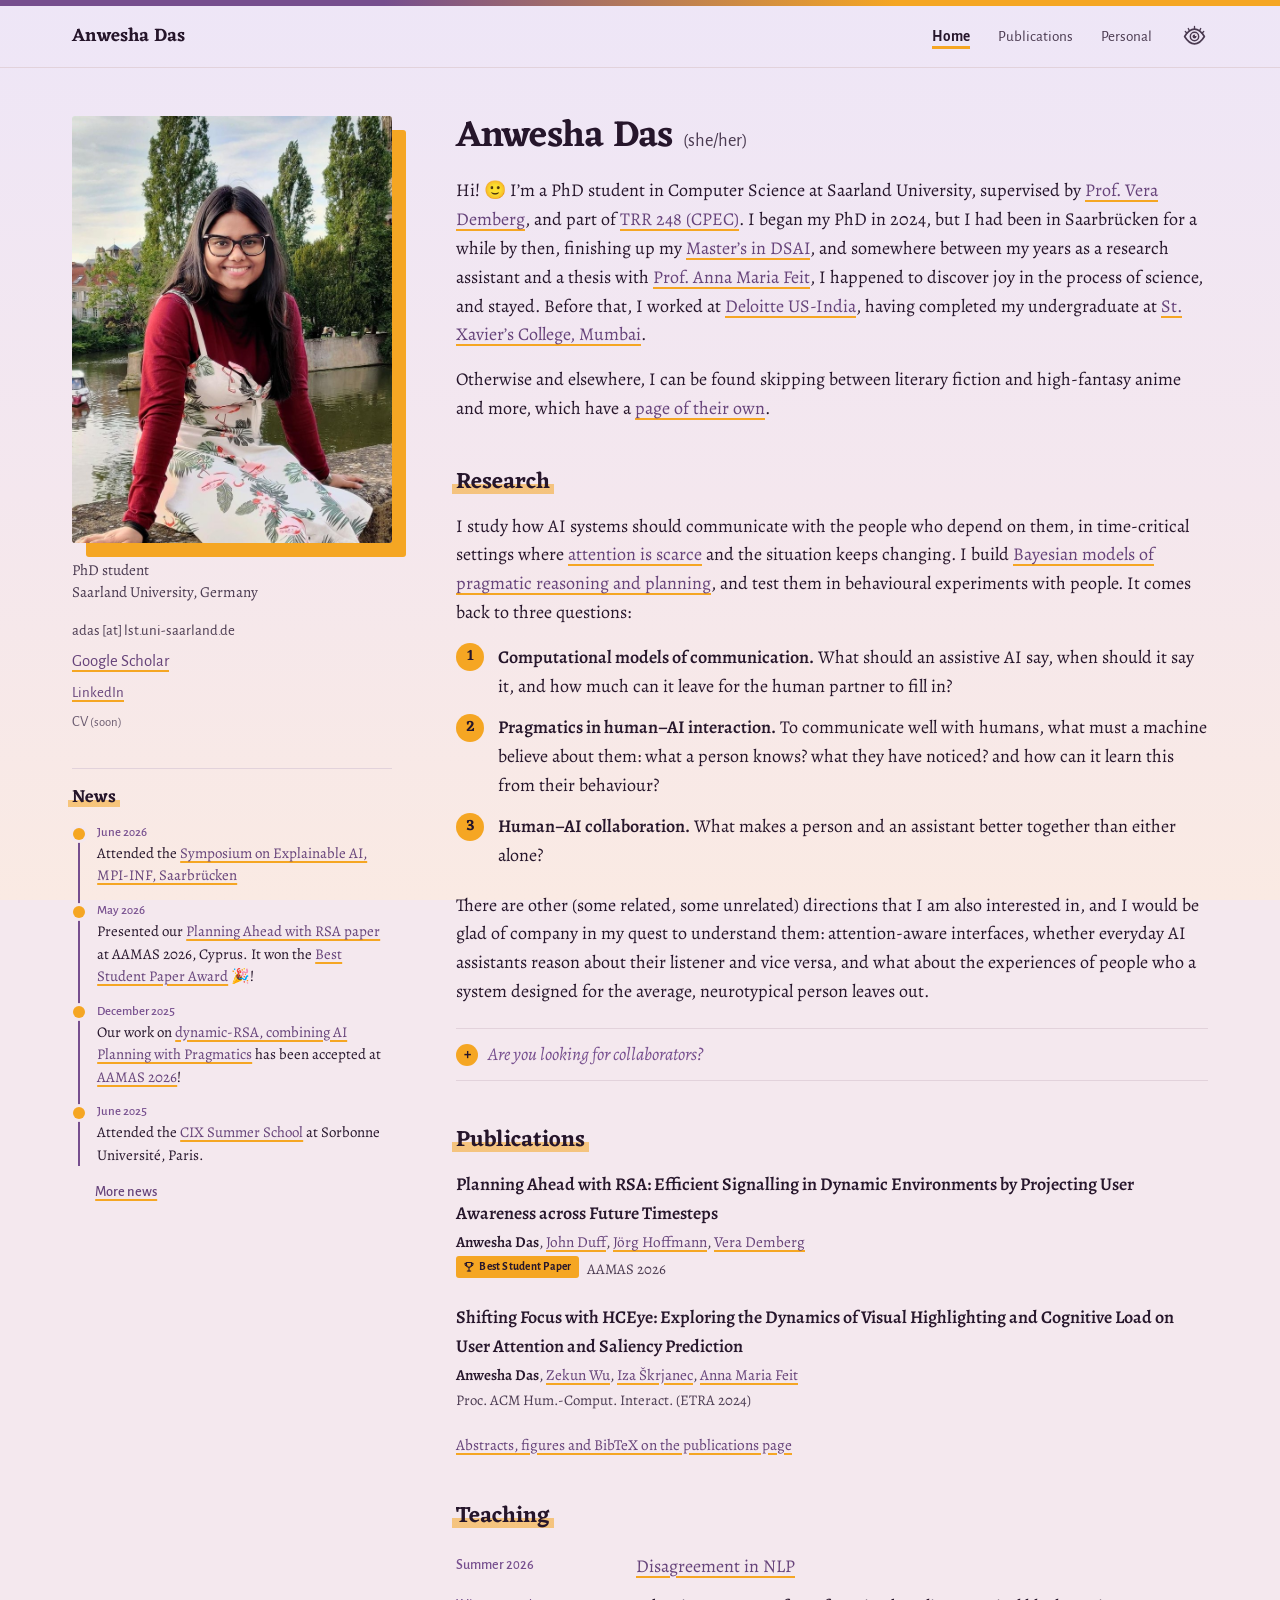
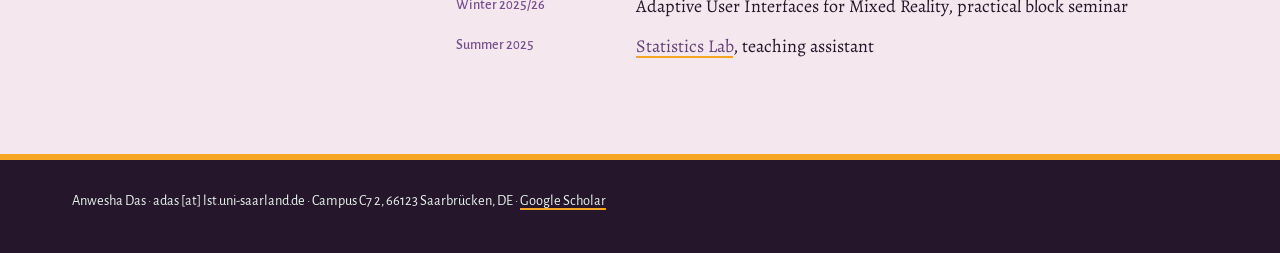
==== index.html @ 8d77422c "Launch the site" ====
<!doctype html>
<html lang="en">
<head>
<meta charset="utf-8">
<meta name="viewport" content="width=device-width,initial-scale=1">
<title>Anwesha Das</title>
<meta name="description" content="Anwesha Das is a PhD student in computer science at Saarland University, working on how AI systems should communicate with the people who depend on them.">
<link rel="canonical" href="https://anweshadas1.github.io/">
<meta property="og:type" content="profile">
<meta property="og:title" content="Anwesha Das">
<meta property="og:description" content="Anwesha Das is a PhD student in computer science at Saarland University, working on how AI systems should communicate with the people who depend on them.">
<meta property="og:url" content="https://anweshadas1.github.io/">
<meta property="og:image" content="https://anweshadas1.github.io/images/anwesha-das.jpg">
<link rel="icon" href="images/favicon-32.png" sizes="32x32">
<link rel="apple-touch-icon" href="images/apple-touch-icon.png">
<script>try{if(localStorage.getItem("theme")==="dark")document.documentElement.dataset.theme="dark"}catch(e){}</script>
<link rel="stylesheet" href="style.css">
<script type="application/ld+json">
{
  "@context": "https://schema.org",
  "@type": "Person",
  "name": "Anwesha Das",
  "url": "https://anweshadas1.github.io/",
  "jobTitle": "PhD student",
  "affiliation": {
    "@type": "CollegeOrUniversity",
    "name": "Saarland University, Germany"
  },
  "sameAs": [
    "https://scholar.google.com/citations?user=AFErDVgAAAAJ",
    "https://www.linkedin.com/in/anwesha-das-dsai"
  ],
  "image": "https://anweshadas1.github.io/images/anwesha-das.jpg"
}
</script>
</head>
<body>
<a class="skip" href="#main">Skip to content</a>

<header class="masthead">
  <div class="masthead-inner">
    <a class="wordmark" href="index.html">Anwesha Das</a>
    <nav>
      <a href="index.html" aria-current="page">Home</a>
      <a href="publications.html">Publications</a>
      <a href="personal.html">Personal</a>
      <button class="eye" type="button" aria-label="Dark theme" data-module="theme gaze"><svg width="23" height="23" viewBox="0 0 24 24" aria-hidden="true" focusable="false"><path d="M1.7 12C5 6.5 8.5 4.3 12 4.3C15.5 4.3 19 6.5 22.3 12C19 17.5 15.5 19.7 12 19.7C8.5 19.7 5 17.5 1.7 12Z" fill="none" stroke="currentColor" stroke-width="1.75" stroke-linejoin="round"/><path class="lashes" d="M12 4.3V1.5M6.8 6.1L5.5 3.7M17.2 6.1L18.5 3.7M4.2 8.5L2.4 6.8M19.8 8.5L21.6 6.8" fill="none" stroke="currentColor" stroke-width="1.4" stroke-linecap="round"/><g class="gaze"><circle cx="12" cy="12" r="4.35" fill="none" stroke="currentColor" stroke-width="1.5"/><circle class="pupil" cx="12" cy="12" r="2.05" fill="currentColor"/><circle class="glint" cx="13.3" cy="10.7" r=".9"/></g></svg></button>
    </nav>
  </div>
</header>

<div class="home">

  <aside class="profile">
    <img class="portrait" src="images/anwesha-das.jpg" alt="Anwesha Das" width="720" height="959" data-module="photos" data-photos="images/anwesha-das.jpg images/anwesha-das-reading.jpg">
    <p class="role">PhD student<br>Saarland University, Germany</p>
    <ul class="profile-links">
      <li>adas [at] lst.uni-saarland.de</li>
      <li><a href="https://scholar.google.com/citations?user=AFErDVgAAAAJ" target="_blank" rel="noopener">Google Scholar</a></li>
      <li><a href="https://www.linkedin.com/in/anwesha-das-dsai" target="_blank" rel="noopener">LinkedIn</a></li>
      <li><span class="soon" data-tip="This site is in progress. Please mind your step.">CV</span></li>
    </ul>

    <section class="side-news">
      <h2>News</h2>
      <ol class="timeline">
        <li><time datetime="2026-06">June 2026</time>Attended the <a href="https://docs.google.com/document/d/1yXaUwFzywdlOwNTJwRntYUjmuMKERZGwBllvcyXIlfk/edit?tab=t.0" target="_blank" rel="noopener">Symposium on Explainable AI, MPI-INF, Saarbrücken</a></li>
        <li><time datetime="2026-05">May 2026</time>Presented our <a href="publications.html#planning-ahead">Planning Ahead with RSA paper</a> at AAMAS 2026, Cyprus. It won the <a href="https://cyprusconferences.org/aamas2026/awards/" target="_blank" rel="noopener">Best Student Paper Award</a> 🎉!</li>
        <li><time datetime="2025-12">December 2025</time>Our work on <a href="publications.html#planning-ahead">dynamic-RSA, combining AI Planning with Pragmatics</a> has been accepted at <a href="https://cyprusconferences.org/aamas2026/" target="_blank" rel="noopener">AAMAS 2026</a>!</li>
        <li><time datetime="2025-06">June 2025</time>Attended the <a href="https://www.isir.upmc.fr/news/9th-summer-school-on-computational-interaction-2025/?lang=en" target="_blank" rel="noopener">CIX Summer School</a> at Sorbonne Université, Paris.</li>
      </ol>
      <p class="news-more"><a href="news.html">More news</a></p>
    </section>
  </aside>

  <main id="main" class="content">
    <h1>Anwesha Das <span class="pronouns">(she/her)</span></h1>

    <p>Hi! 🙂 I&rsquo;m a PhD student in Computer Science at Saarland University, supervised by <a href="https://www.uni-saarland.de/lehrstuhl/demberg/members/verademberg.html" target="_blank" rel="noopener">Prof. Vera Demberg</a>, and part of <a href="https://www.perspicuous-computing.science/" target="_blank" rel="noopener">TRR 248 (CPEC)</a>. I began my PhD in 2024, but I had been in Saarbrücken for a while by then, finishing up my <a href="https://saarland-informatics-campus.de/studium-studies/data-science-and-artificial-intelligence-master/" target="_blank" rel="noopener">Master&rsquo;s in DSAI</a>, and somewhere between my years as a research assistant and a thesis with <a href="https://cix.cs.uni-saarland.de/anna-maria-feit/" target="_blank" rel="noopener">Prof. Anna Maria Feit</a>, I happened to discover joy in the process of science, and stayed. Before that, I worked at <a href="https://www.deloitte.com/ui/en/about.html" target="_blank" rel="noopener">Deloitte US-India</a>, having completed my undergraduate at <a href="https://en.wikipedia.org/wiki/St._Xavier%27s_College,_Mumbai" target="_blank" rel="noopener">St. Xavier&rsquo;s College, Mumbai</a>.</p>
<p>Otherwise and elsewhere, I can be found skipping between literary fiction and high-fantasy anime and more, which have a <a href="personal.html">page of their own</a>.</p>

    <h2>Research</h2>
    <p>I study how AI systems should communicate with the people who depend on them, in time-critical settings where <a href="publications.html#hceye">attention is scarce</a> and the situation keeps changing. I build <a href="publications.html#planning-ahead">Bayesian models of pragmatic reasoning and planning</a>, and test them in behavioural experiments with people. It comes back to three questions:</p>
<ol class="questions">
<li><strong>Computational models of communication.</strong> What should an assistive AI say, when should it say it, and how much can it leave for the human partner to fill in?</li>
<li><strong>Pragmatics in human–AI interaction.</strong> To communicate well with humans, what must a machine believe about them: what a person knows? what they have noticed? and how can it learn this from their behaviour?</li>
<li><strong>Human–AI collaboration.</strong> What makes a person and an assistant better together than either alone?</li>
</ol>
<p>There are other (some related, some unrelated) directions that I am also interested in, and I would be glad of company in my quest to understand them: attention-aware interfaces, whether everyday AI assistants reason about their listener and vice versa, and what about the experiences of people who a system designed for the average, neurotypical person leaves out.</p>
    <div class="asides">
      <details class="aside">
        <summary>Are you looking for collaborators?</summary>
        <p>Yes! I am fascinated by junctions, by crossings where HCI, language, and AI run into one another. If your work touches on pragmatic communication, on attention, or on how people and AI systems come to understand each other, I would love to hear from you at adas [at] lst.uni-saarland.de.</p>
      </details>
    </div>

    <h2>Publications</h2>
    <ul class="pub-short">
      <li>
        <a class="pub-title" href="publications.html#planning-ahead">Planning Ahead with RSA: Efficient Signalling in Dynamic Environments by Projecting User Awareness across Future Timesteps</a>
        <p class="authors" data-module="authors">Anwesha Das, John Duff, Jörg Hoffmann, Vera Demberg</p>
        <p class="venue"><span class="award">Best Student Paper</span>AAMAS 2026</p>
      </li>
      <li>
        <a class="pub-title" href="publications.html#hceye">Shifting Focus with HCEye: Exploring the Dynamics of Visual Highlighting and Cognitive Load on User Attention and Saliency Prediction</a>
        <p class="authors" data-module="authors">Anwesha Das, Zekun Wu, Iza Škrjanec, Anna Maria Feit</p>
        <p class="venue">Proc. ACM Hum.-Comput. Interact. (ETRA 2024)</p>
      </li>
    </ul>
    <p class="more"><a href="publications.html">Abstracts, figures and BibTeX on the publications page</a></p>

    <h2>Teaching</h2>
    <ul class="dated">
      <li><span class="when">Summer 2026</span><span><a href="https://www.uni-saarland.de/lehrstuhl/demberg/teaching/ss26-disagreement-in-nlp.html" target="_blank" rel="noopener">Disagreement in NLP</a></span></li>
      <li><span class="when">Winter 2025/26</span><span>Adaptive User Interfaces for Mixed Reality, practical block seminar</span></li>
      <li><span class="when">Summer 2025</span><span><a href="https://cms.sic.saarland/statslab25/" target="_blank" rel="noopener">Statistics Lab</a>, teaching assistant</span></li>
    </ul>
  </main>

</div>

<footer class="foot">
  <p>Anwesha Das &middot; adas [at] lst.uni-saarland.de &middot; Campus C7 2, 66123 Saarbrücken, DE &middot; <a href="https://scholar.google.com/citations?user=AFErDVgAAAAJ" target="_blank" rel="noopener">Google Scholar</a></p>
</footer>

<script src="people.js"></script>
<script src="js/site.js"></script>
<script src="js/authors.js"></script>
<script src="js/theme.js"></script>
<script src="js/photos.js"></script>
<script data-goatcounter="https://anweshadas1.goatcounter.com/count" async src="https://gc.zgo.at/count.js"></script>
</body>
</html>
---- style.css ----
@font-face{font-family:"Alegreya";font-style:italic;font-weight:400;font-display:swap;src:url("fonts/alegreya-italic-latin-ext.woff2") format("woff2");unicode-range:U+0100-02BA,U+02BD-02C5,U+02C7-02CC,U+02CE-02D7,U+02DD-02FF,U+0304,U+0308,U+0329,U+1D00-1DBF,U+1E00-1E9F,U+1EF2-1EFF,U+2020,U+20A0-20AB,U+20AD-20C4,U+2113,U+2C60-2C7F,U+A720-A7FF}
@font-face{font-family:"Alegreya";font-style:italic;font-weight:400;font-display:swap;src:url("fonts/alegreya-italic-latin.woff2") format("woff2");unicode-range:U+0000-00FF,U+0131,U+0152-0153,U+02BB-02BC,U+02C6,U+02DA,U+02DC,U+0304,U+0308,U+0329,U+2000-206F,U+20AC,U+2122,U+2191,U+2193,U+2212,U+2215,U+FEFF,U+FFFD}
@font-face{font-family:"Alegreya";font-style:normal;font-weight:400;font-display:swap;src:url("fonts/alegreya-normal-latin-ext.woff2") format("woff2");unicode-range:U+0100-02BA,U+02BD-02C5,U+02C7-02CC,U+02CE-02D7,U+02DD-02FF,U+0304,U+0308,U+0329,U+1D00-1DBF,U+1E00-1E9F,U+1EF2-1EFF,U+2020,U+20A0-20AB,U+20AD-20C4,U+2113,U+2C60-2C7F,U+A720-A7FF}
@font-face{font-family:"Alegreya";font-style:normal;font-weight:400;font-display:swap;src:url("fonts/alegreya-normal-latin.woff2") format("woff2");unicode-range:U+0000-00FF,U+0131,U+0152-0153,U+02BB-02BC,U+02C6,U+02DA,U+02DC,U+0304,U+0308,U+0329,U+2000-206F,U+20AC,U+2122,U+2191,U+2193,U+2212,U+2215,U+FEFF,U+FFFD}
@font-face{font-family:"Alegreya";font-style:normal;font-weight:600;font-display:swap;src:url("fonts/alegreya-normal-latin-ext.woff2") format("woff2");unicode-range:U+0100-02BA,U+02BD-02C5,U+02C7-02CC,U+02CE-02D7,U+02DD-02FF,U+0304,U+0308,U+0329,U+1D00-1DBF,U+1E00-1E9F,U+1EF2-1EFF,U+2020,U+20A0-20AB,U+20AD-20C4,U+2113,U+2C60-2C7F,U+A720-A7FF}
@font-face{font-family:"Alegreya";font-style:normal;font-weight:600;font-display:swap;src:url("fonts/alegreya-normal-latin.woff2") format("woff2");unicode-range:U+0000-00FF,U+0131,U+0152-0153,U+02BB-02BC,U+02C6,U+02DA,U+02DC,U+0304,U+0308,U+0329,U+2000-206F,U+20AC,U+2122,U+2191,U+2193,U+2212,U+2215,U+FEFF,U+FFFD}
@font-face{font-family:"Alegreya Sans";font-style:italic;font-weight:400;font-display:swap;src:url("fonts/alegreya-sans-italic-latin-ext.woff2") format("woff2");unicode-range:U+0100-02BA,U+02BD-02C5,U+02C7-02CC,U+02CE-02D7,U+02DD-02FF,U+0304,U+0308,U+0329,U+1D00-1DBF,U+1E00-1E9F,U+1EF2-1EFF,U+2020,U+20A0-20AB,U+20AD-20C4,U+2113,U+2C60-2C7F,U+A720-A7FF}
@font-face{font-family:"Alegreya Sans";font-style:italic;font-weight:400;font-display:swap;src:url("fonts/alegreya-sans-italic-latin.woff2") format("woff2");unicode-range:U+0000-00FF,U+0131,U+0152-0153,U+02BB-02BC,U+02C6,U+02DA,U+02DC,U+0304,U+0308,U+0329,U+2000-206F,U+20AC,U+2122,U+2191,U+2193,U+2212,U+2215,U+FEFF,U+FFFD}
@font-face{font-family:"Alegreya Sans";font-style:normal;font-weight:400;font-display:swap;src:url("fonts/alegreya-sans-normal-latin-ext.woff2") format("woff2");unicode-range:U+0100-02BA,U+02BD-02C5,U+02C7-02CC,U+02CE-02D7,U+02DD-02FF,U+0304,U+0308,U+0329,U+1D00-1DBF,U+1E00-1E9F,U+1EF2-1EFF,U+2020,U+20A0-20AB,U+20AD-20C4,U+2113,U+2C60-2C7F,U+A720-A7FF}
@font-face{font-family:"Alegreya Sans";font-style:normal;font-weight:400;font-display:swap;src:url("fonts/alegreya-sans-normal-latin.woff2") format("woff2");unicode-range:U+0000-00FF,U+0131,U+0152-0153,U+02BB-02BC,U+02C6,U+02DA,U+02DC,U+0304,U+0308,U+0329,U+2000-206F,U+20AC,U+2122,U+2191,U+2193,U+2212,U+2215,U+FEFF,U+FFFD}
@font-face{font-family:"Alegreya Sans";font-style:normal;font-weight:500;font-display:swap;src:url("fonts/alegreya-sans-normal-latin-ext-500.woff2") format("woff2");unicode-range:U+0100-02BA,U+02BD-02C5,U+02C7-02CC,U+02CE-02D7,U+02DD-02FF,U+0304,U+0308,U+0329,U+1D00-1DBF,U+1E00-1E9F,U+1EF2-1EFF,U+2020,U+20A0-20AB,U+20AD-20C4,U+2113,U+2C60-2C7F,U+A720-A7FF}
@font-face{font-family:"Alegreya Sans";font-style:normal;font-weight:500;font-display:swap;src:url("fonts/alegreya-sans-normal-latin-500.woff2") format("woff2");unicode-range:U+0000-00FF,U+0131,U+0152-0153,U+02BB-02BC,U+02C6,U+02DA,U+02DC,U+0304,U+0308,U+0329,U+2000-206F,U+20AC,U+2122,U+2191,U+2193,U+2212,U+2215,U+FEFF,U+FFFD}
@font-face{font-family:"Alegreya Sans";font-style:normal;font-weight:700;font-display:swap;src:url("fonts/alegreya-sans-normal-latin-ext-700.woff2") format("woff2");unicode-range:U+0100-02BA,U+02BD-02C5,U+02C7-02CC,U+02CE-02D7,U+02DD-02FF,U+0304,U+0308,U+0329,U+1D00-1DBF,U+1E00-1E9F,U+1EF2-1EFF,U+2020,U+20A0-20AB,U+20AD-20C4,U+2113,U+2C60-2C7F,U+A720-A7FF}
@font-face{font-family:"Alegreya Sans";font-style:normal;font-weight:700;font-display:swap;src:url("fonts/alegreya-sans-normal-latin-700.woff2") format("woff2");unicode-range:U+0000-00FF,U+0131,U+0152-0153,U+02BB-02BC,U+02C6,U+02DA,U+02DC,U+0304,U+0308,U+0329,U+2000-206F,U+20AC,U+2122,U+2191,U+2193,U+2212,U+2215,U+FEFF,U+FFFD}
@font-face{font-family:"Eczar";font-style:normal;font-weight:400 700;font-display:swap;src:url("fonts/eczar-normal-latin-ext.woff2") format("woff2");unicode-range:U+0100-02BA,U+02BD-02C5,U+02C7-02CC,U+02CE-02D7,U+02DD-02FF,U+0304,U+0308,U+0329,U+1D00-1DBF,U+1E00-1E9F,U+1EF2-1EFF,U+2020,U+20A0-20AB,U+20AD-20C4,U+2113,U+2C60-2C7F,U+A720-A7FF}
@font-face{font-family:"Eczar";font-style:normal;font-weight:400 700;font-display:swap;src:url("fonts/eczar-normal-latin.woff2") format("woff2");unicode-range:U+0000-00FF,U+0131,U+0152-0153,U+02BB-02BC,U+02C6,U+02DA,U+02DC,U+0304,U+0308,U+0329,U+2000-206F,U+20AC,U+2122,U+2191,U+2193,U+2212,U+2215,U+FEFF,U+FFFD}

:root{
  --paper:#F4E8EE;
  --wash:linear-gradient(180deg,#EEE6F7 0%,#F4E7EE 55%,#FAEAE3 100%);
  --ink:#26162B;
  --ink-soft:#4A3A50;
  --ink-dim:#6B5C70;
  --rule:#E2D2DB;
  --panel:#EDDDE5;
  --petrol:#764E8E;
  --link:#66437A;
  --brick:#F5A623;
  --on-brick:#26162B;
  --heading:#26162B;
  --marker:#764E8E;
  --select:rgba(245,166,35,.4);
  --splash:#F5A623;
  --on-splash:#26162B;
  --hilite:rgba(245,166,35,.55);
  --accent2:#764E8E;
  --band:#26162B;
  --on-band:#E6F3EB;
  --photo-b:#764E8E;

  --display:"Eczar",Georgia,serif;
  --text:"Alegreya",Georgia,"Times New Roman",serif;
  --sans:"Alegreya Sans",system-ui,-apple-system,"Segoe UI",Roboto,sans-serif;
  --mono:ui-monospace,"Cascadia Mono",Consolas,Menlo,monospace;

  --page:1200px;
  --side:320px;
  --trophy:url("data:image/svg+xml,%3Csvg xmlns='http://www.w3.org/2000/svg' viewBox='0 0 24 24' fill='none' stroke='%23000' stroke-width='2.2' stroke-linecap='round' stroke-linejoin='round'%3E%3Cpath d='M7 3h10v4.5a5 5 0 0 1-10 0z'/%3E%3Cpath d='M7 4.8H4v1.4a3.6 3.6 0 0 0 3.3 3.6'/%3E%3Cpath d='M17 4.8h3v1.4a3.6 3.6 0 0 1-3.3 3.6'/%3E%3Cpath d='M12 12.6v7.4'/%3E%3Cpath d='M8.6 20h6.8'/%3E%3C/svg%3E");
  color-scheme:light;
}

:root[data-theme="dark"]{
  --paper:#26162B;
  --wash:none;
  --ink:#E6F3EB;
  --ink-soft:#C3D3C9;
  --ink-dim:#9FAFA5;
  --rule:#3E2C44;
  --panel:#311F37;
  --petrol:#C3A3D8;
  --link:#C3A3D8;
  --brick:#F5A623;
  --on-brick:#26162B;
  --heading:#E6F3EB;
  --marker:#F5A623;
  --select:rgba(245,166,35,.35);
  --hilite:rgba(195,163,216,.30);
  --accent2:#C3A3D8;
  --band:#1A0D1E;
  --photo-b:#A57CBF;
  color-scheme:dark;
}

*,*::before,*::after{box-sizing:border-box}
html{scroll-behavior:smooth}
@media (prefers-reduced-motion:reduce){html{scroll-behavior:auto}}

body{
  margin:0;
  background:var(--paper) var(--wash) fixed;
  color:var(--ink);
  font:18px/1.6 var(--text);
  font-optical-sizing:auto;
  min-height:100vh;display:flex;flex-direction:column;
}
body::before{content:"";display:block;height:6px;background:linear-gradient(90deg,var(--accent2) 0%,var(--accent2) 30%,var(--splash) 70%,var(--splash) 100%)}

a{color:var(--link);text-decoration:none}
.content p a,.content li a,.side-news a,.profile-links a,.pub .venue a{
  text-decoration:underline;text-decoration-color:var(--splash);text-decoration-thickness:2px;text-underline-offset:.22em;
}
.content p a:hover,.content li a:hover,.side-news a:hover,.profile-links a:hover,.pub .venue a:hover{color:var(--ink);background:var(--hilite)}
.content li a.pub-title{text-decoration:none}
.content li a.pub-title:hover{background:none;color:var(--link)}
.content .pub-links a{text-decoration:none}
:is(.content,.side-news,.profile-links,.foot) a.emoji{text-decoration:none}
.content .pub-links a:hover{background:var(--splash);color:var(--on-splash)}
:focus-visible{outline:2px solid var(--marker);outline-offset:3px}
::selection{background:var(--select)}
img{max-width:100%;height:auto;display:block}
p{margin:0 0 1rem}

.skip{position:absolute;left:-9999px;top:0;background:var(--paper);padding:.5rem 1rem;border:1px solid var(--petrol)}
.skip:focus{left:1rem;top:1rem;z-index:10}

.masthead{border-bottom:1px solid var(--rule)}
.masthead-inner{
  max-width:var(--page);margin:0 auto;padding:1rem 32px;
  display:flex;align-items:center;justify-content:space-between;gap:1.5rem;
}
.wordmark{font-family:var(--display);font-weight:600;font-size:1.15rem;color:var(--heading)}
.wordmark:hover{text-decoration:none;color:var(--link)}
.masthead nav{display:flex;align-items:center;gap:1.75rem;font-family:var(--sans);font-size:.95rem}
.masthead nav a{color:var(--ink-soft)}
.masthead nav a[aria-current="page"]{color:var(--ink);font-weight:600;box-shadow:inset 0 -3px 0 var(--splash)}
.masthead nav a:hover{color:var(--link)}

.eye{
  display:inline-flex;align-items:center;justify-content:center;
  background:none;border:0;padding:.15rem;color:var(--ink-soft);cursor:pointer;
}
.eye:hover{color:var(--marker)}
.eye svg{display:block;overflow:visible}
.eye .gaze{transition:transform 110ms linear}
.eye .glint{fill:var(--paper)}
.eye .pupil{transition:r 320ms cubic-bezier(.2,.7,.3,1)}
:root[data-theme="dark"] .eye .pupil{r:3.15px}
@media (prefers-reduced-motion:reduce){.eye .gaze,.eye .pupil{transition:none}}

.home{
  width:100%;max-width:var(--page);margin:0 auto 4rem;padding:48px 32px 24px;
  display:grid;grid-template-columns:var(--side) minmax(0,1fr);gap:64px;align-items:start;
}
.single{width:100%;max-width:var(--page);margin:0 auto 4rem;padding:48px 32px 24px}
.single > .content{max-width:880px}
.single.wide > .content{max-width:none}

.profile{position:sticky;top:28px}
.portrait{width:100%;border-radius:3px;box-shadow:14px 14px 0 var(--splash);transition:box-shadow 260ms ease}
.portrait[data-index="1"]{box-shadow:14px 14px 0 var(--photo-b)}
@media (prefers-reduced-motion:reduce){.portrait{transition:none}}
.portrait.cycles{cursor:pointer}
.role{margin:1rem 0 .75rem;color:var(--ink-soft);font-size:.95rem;line-height:1.5}
.profile-links{list-style:none;margin:0;padding:0;font-family:var(--sans);font-size:.93rem;line-height:1.95;color:var(--ink-soft)}
.profile-links a[href*="scholar.google."]{font-size:1.05rem}
.soon{color:var(--ink-dim);cursor:help}
[data-tip]{position:relative}
[data-tip]:hover::before{
  content:attr(data-tip);position:absolute;left:0;bottom:calc(100% + 6px);z-index:5;white-space:nowrap;
  font:italic .8rem/1.3 var(--sans);color:var(--paper);background:var(--ink);padding:.3rem .55rem;border-radius:3px;
}
.soon::after{content:" (soon)";font-size:.85em}

.side-news{margin-top:2rem;padding-top:1.1rem;border-top:1px solid var(--rule)}
.side-news h2{font-size:1.1rem;margin:0 0 .9rem -.2em}
.timeline{list-style:none;margin:0 0 0 .35rem;padding:0 0 0 1.1rem;border-left:2px solid var(--accent2);border-image:linear-gradient(to bottom,transparent .5rem,var(--accent2) .5rem) 1;font-size:.93rem;line-height:1.5}
.timeline li{position:relative;margin:0 0 .9rem}
.timeline li::before{content:"";position:absolute;left:calc(-1.1rem - 7px);top:.3rem;width:12px;height:12px;border-radius:50%;background:var(--splash);box-shadow:0 0 0 3px var(--paper)}
.timeline time{display:block;font-family:var(--sans);font-size:.8rem;font-weight:500;color:var(--accent2);font-variant-numeric:tabular-nums}
.news-more{margin:.2rem 0 0 1.45rem;font-family:var(--sans);font-size:.9rem;font-weight:500}
.news-page .timeline{font-size:1rem;line-height:1.6;max-width:46rem}
.news-page .timeline li{margin-bottom:1.6rem}
.news-page .timeline li::before{top:.25rem}
.news-page .timeline time{font-size:.85rem}
.timeline .detail{margin-top:.4rem;color:var(--ink-soft);font-size:.95rem}
.timeline .detail p{margin:0 0 .6rem}

.content{min-width:0}
h1,h2{font-family:var(--display);color:var(--heading)}
h1{font-size:2.3rem;line-height:1.15;margin:0 0 1.1rem;font-weight:600;letter-spacing:-.01em}
h1,h2{width:fit-content;background:linear-gradient(transparent 58%,var(--hilite) 58%,var(--hilite) 92%,transparent 92%);padding:0 .2em;margin-left:-.2em}
h2{
  font-size:1.4rem;line-height:1.25;font-weight:600;
  margin:2.8rem 0 1rem -.2em;
}
.section-first{margin-top:0}
.home h1{background:none}
.pronouns{font-family:var(--sans);font-size:.5em;font-weight:400;letter-spacing:0;color:var(--ink-soft);white-space:nowrap}

.questions{list-style:none;counter-reset:q;margin:.8rem 0 1.3rem;padding:0}
.questions li{counter-increment:q;position:relative;margin:.8rem 0;padding-left:2.6rem}
.questions li::before{
  content:counter(q);position:absolute;left:0;top:.05em;width:1.75rem;height:1.75rem;border-radius:50%;
  background:var(--splash);color:var(--on-splash);font:600 .95rem/1.75rem var(--display);text-align:center;
}
.questions li b{color:var(--accent2)}

.asides{margin-top:1.4rem}
details.aside{border-top:1px solid var(--rule)}
details.aside:last-child{border-bottom:1px solid var(--rule)}
details.aside summary{
  cursor:pointer;list-style:none;padding:.7rem 0;color:var(--petrol);font-style:italic;
}
details.aside summary::-webkit-details-marker{display:none}
details.aside summary::before{
  content:"+";display:inline-flex;align-items:center;justify-content:center;width:1.4rem;height:1.4rem;margin-right:.6rem;
  border-radius:50%;background:var(--splash);color:var(--on-splash);font:600 .95rem/1 var(--sans);font-style:normal;vertical-align:.08em;
}
details.aside[open] summary::before{content:"\2212"}
details.aside[open]{border-left:3px solid var(--splash);padding-left:.9rem}
details.aside p{margin:0 0 1rem 2rem}

.pub-short{list-style:none;margin:0;padding:0}
.pub-short li{margin:0 0 1.3rem}
.pub-title{font-weight:600;color:var(--ink)}
a.pub-title:hover{color:var(--link)}
.authors{margin:.15rem 0 0;color:var(--ink-soft);font-size:.95rem}
.authors .me{font-weight:600;color:var(--ink)}
.venue{margin:.1rem 0 0;font-size:.92rem;color:var(--ink-soft)}
.more{margin-top:.2rem;font-size:.95rem}

.award{
  display:inline-flex;align-items:center;gap:.35em;
  font-family:var(--sans);font-size:.72rem;font-weight:600;letter-spacing:.02em;
  color:var(--on-brick);background:var(--brick);border-radius:3px;padding:.12rem .45rem;margin-right:.5rem;
  vertical-align:.1em;
}
.award::before{
  content:"";width:1.05em;height:1.05em;background:currentColor;
  -webkit-mask:var(--trophy) center/contain no-repeat;mask:var(--trophy) center/contain no-repeat;
}

.dated{list-style:none;margin:0;padding:0}
.dated li{display:grid;grid-template-columns:10rem minmax(0,1fr);gap:1.25rem;padding:.35rem 0}
.dated time,.dated .when{font-family:var(--sans);font-size:.88rem;font-weight:500;color:var(--accent2);font-variant-numeric:tabular-nums;padding-top:.15rem}

.pub{
  display:grid;grid-template-columns:420px minmax(0,1fr);gap:44px;align-items:start;
  padding:2rem 0;border-top:1px solid var(--rule);
}
.pub.no-figure{grid-template-columns:minmax(0,1fr)}
.pub:first-of-type{border-top:0;padding-top:.5rem}
.pub-figure{margin:0 14px 14px 0;background:#fff;border:1px solid var(--rule);padding:.5rem;border-radius:3px;box-shadow:12px 12px 0 var(--splash)}
.pub:nth-of-type(even) .pub-figure{box-shadow:12px 12px 0 var(--photo-b)}
.pub h2{width:auto;background:none;padding:0;margin:.35rem 0 .4rem;font-size:1.25rem;line-height:1.35}
.pub-links{display:flex;flex-wrap:wrap;gap:.6rem;margin:.8rem 0 .5rem;font-family:var(--sans);font-size:.92rem}
.pub-links a{border:1.5px solid var(--accent2);border-radius:999px;padding:.12rem .85rem;color:var(--link);font-weight:500}
.pub-links a:hover{background:var(--splash);border-color:var(--splash);color:var(--on-splash);text-decoration:none}
.pub details{margin-top:.5rem;border-top:1px solid var(--rule)}
.pub details summary{cursor:pointer;padding:.5rem 0;font-family:var(--sans);font-size:.92rem;color:var(--petrol)}
.pub details p{font-size:.96rem;line-height:1.62;color:var(--ink-soft)}
.bib{position:relative}
.bib pre{
  margin:0 0 .8rem;padding:.9rem 1rem;background:var(--panel);border-radius:3px;
  font:.8rem/1.55 var(--mono);white-space:pre-wrap;overflow-wrap:anywhere;color:var(--ink);
}
.bib button{
  font-family:var(--sans);font-size:.82rem;cursor:pointer;
  background:none;border:1px solid var(--rule);border-radius:3px;padding:.2rem .6rem;color:var(--ink-soft);
}
.bib button:hover{background:var(--splash);border-color:var(--splash);color:var(--on-splash)}

.placeholder{color:var(--ink-dim);font-style:italic;cursor:help;width:fit-content}

.foot{margin-top:auto;background:var(--band);color:var(--on-band);font-family:var(--sans);font-size:.9rem;border-top:6px solid var(--splash)}
.foot p{max-width:var(--page);margin:0 auto;padding:1.8rem 32px 2.6rem}
.foot a{color:var(--on-band);text-decoration:underline;text-decoration-color:var(--splash);text-decoration-thickness:2px;text-underline-offset:.22em}
.foot a:hover{color:var(--splash)}

@media (max-width:900px){
  .home{grid-template-columns:minmax(0,1fr);gap:2rem}
  .profile{position:static;max-width:var(--side)}
  .pub{grid-template-columns:minmax(0,1fr)}
  .dated li{grid-template-columns:7.5rem minmax(0,1fr)}
}

@media print{
  .masthead nav,.eye,.skip,.bib button{display:none}
  .profile{position:static}
  details{display:block}
}
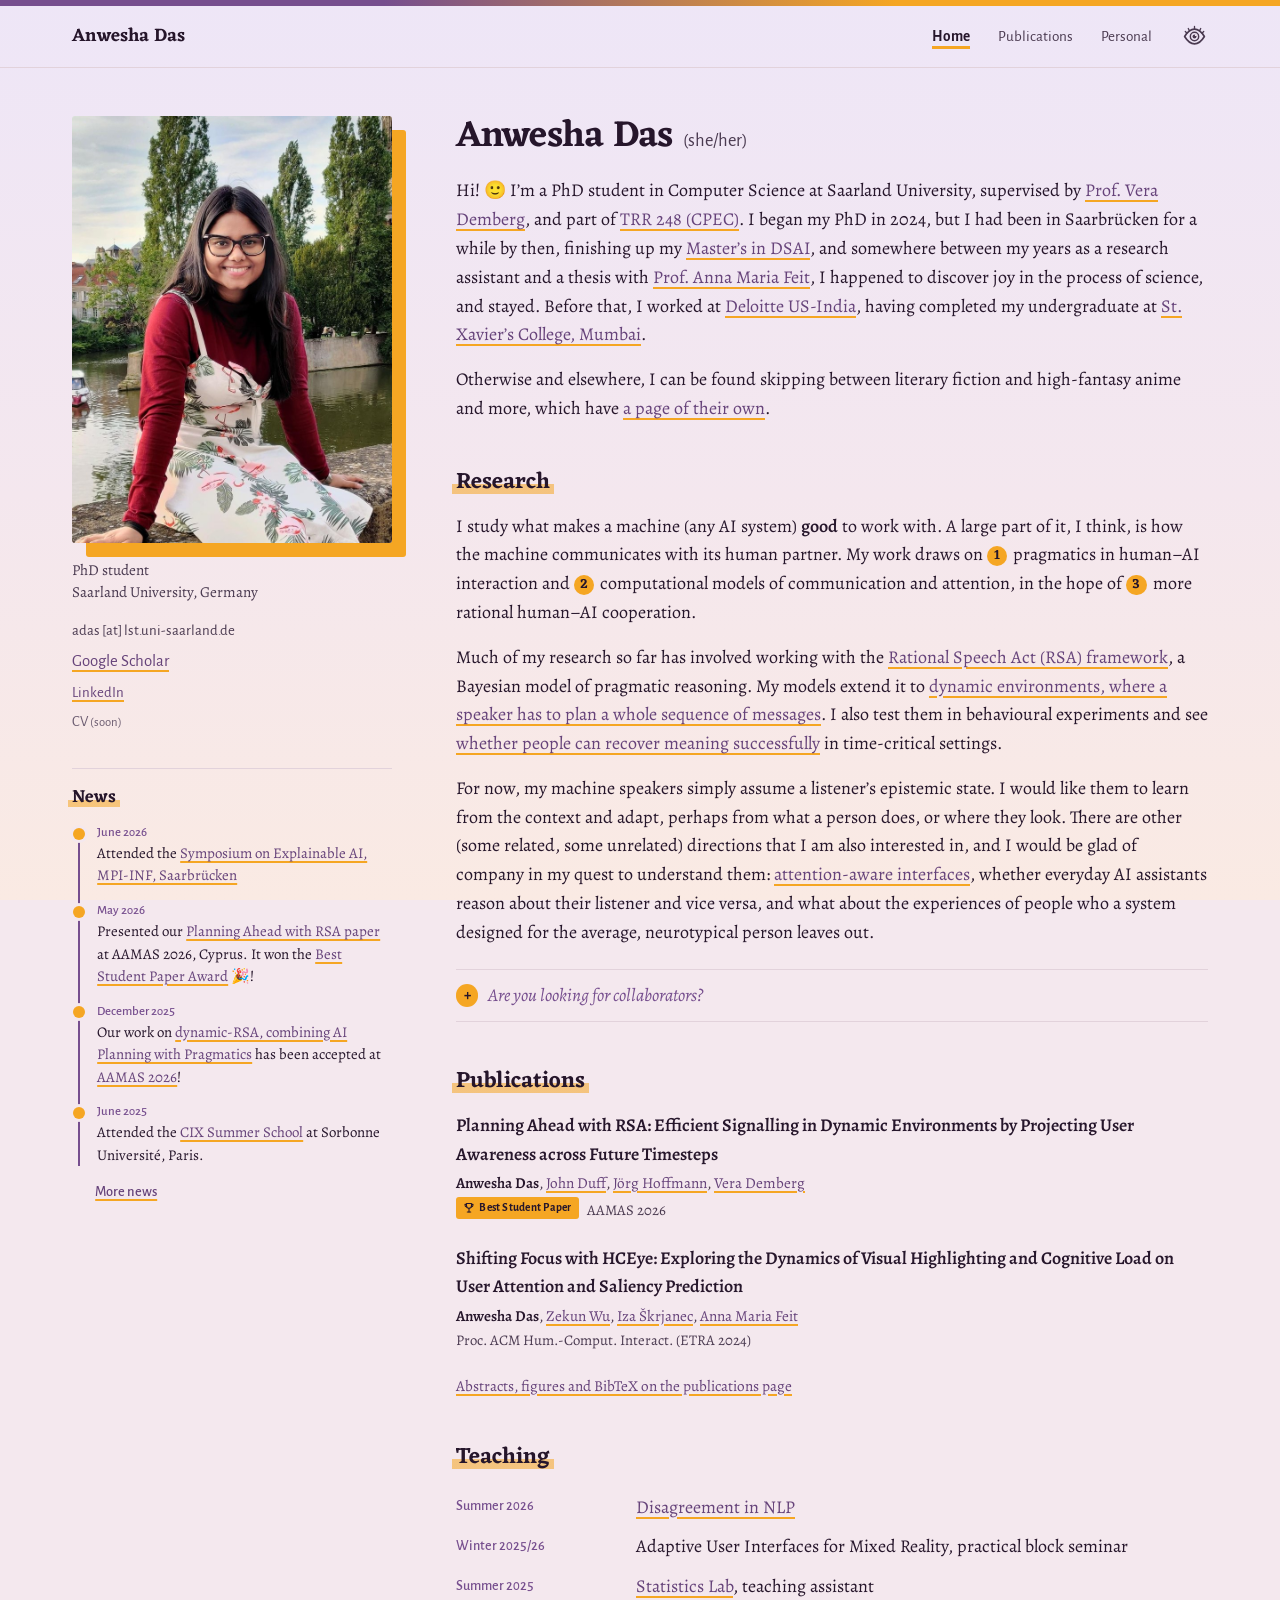
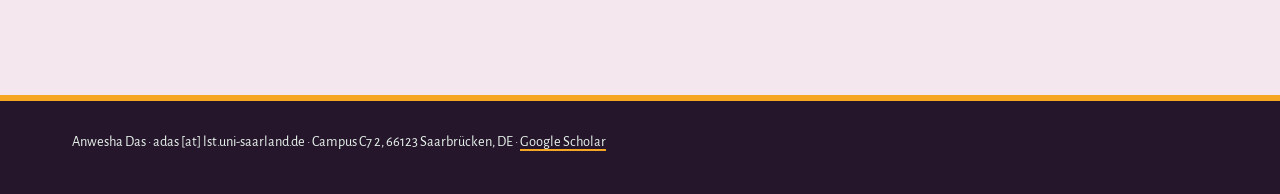
==== commit 7deafdc7: "Rewrite the research section; drop the personal page description" ====
--- a/index.html
+++ b/index.html
@@ -77,16 +77,12 @@
     <h1>Anwesha Das <span class="pronouns">(she/her)</span></h1>
 
     <p>Hi! 🙂 I&rsquo;m a PhD student in Computer Science at Saarland University, supervised by <a href="https://www.uni-saarland.de/lehrstuhl/demberg/members/verademberg.html" target="_blank" rel="noopener">Prof. Vera Demberg</a>, and part of <a href="https://www.perspicuous-computing.science/" target="_blank" rel="noopener">TRR 248 (CPEC)</a>. I began my PhD in 2024, but I had been in Saarbrücken for a while by then, finishing up my <a href="https://saarland-informatics-campus.de/studium-studies/data-science-and-artificial-intelligence-master/" target="_blank" rel="noopener">Master&rsquo;s in DSAI</a>, and somewhere between my years as a research assistant and a thesis with <a href="https://cix.cs.uni-saarland.de/anna-maria-feit/" target="_blank" rel="noopener">Prof. Anna Maria Feit</a>, I happened to discover joy in the process of science, and stayed. Before that, I worked at <a href="https://www.deloitte.com/ui/en/about.html" target="_blank" rel="noopener">Deloitte US-India</a>, having completed my undergraduate at <a href="https://en.wikipedia.org/wiki/St._Xavier%27s_College,_Mumbai" target="_blank" rel="noopener">St. Xavier&rsquo;s College, Mumbai</a>.</p>
-<p>Otherwise and elsewhere, I can be found skipping between literary fiction and high-fantasy anime and more, which have a <a href="personal.html">page of their own</a>.</p>
+<p>Otherwise and elsewhere, I can be found skipping between literary fiction and high-fantasy anime and more, which have <a href="personal.html">a page of their own</a>.</p>
 
     <h2>Research</h2>
-    <p>I study how AI systems should communicate with the people who depend on them, in time-critical settings where <a href="publications.html#hceye">attention is scarce</a> and the situation keeps changing. I build <a href="publications.html#planning-ahead">Bayesian models of pragmatic reasoning and planning</a>, and test them in behavioural experiments with people. It comes back to three questions:</p>
-<ol class="questions">
-<li><strong>Computational models of communication.</strong> What should an assistive AI say, when should it say it, and how much can it leave for the human partner to fill in?</li>
-<li><strong>Pragmatics in human–AI interaction.</strong> To communicate well with humans, what must a machine believe about them: what a person knows? what they have noticed? and how can it learn this from their behaviour?</li>
-<li><strong>Human–AI collaboration.</strong> What makes a person and an assistant better together than either alone?</li>
-</ol>
-<p>There are other (some related, some unrelated) directions that I am also interested in, and I would be glad of company in my quest to understand them: attention-aware interfaces, whether everyday AI assistants reason about their listener and vice versa, and what about the experiences of people who a system designed for the average, neurotypical person leaves out.</p>
+    <p>I study what makes a machine (any AI system) <strong>good</strong> to work with. A large part of it, I think, is how the machine communicates with its human partner. My work draws on <span class="num">1</span>&nbsp;pragmatics in human–AI interaction and <span class="num">2</span>&nbsp;computational models of communication and attention, in the hope of <span class="num">3</span>&nbsp;more rational human–AI cooperation.</p>
+<p>Much of my research so far has involved working with the <a href="https://www.sciencedirect.com/science/article/pii/S136466131630122X" target="_blank" rel="noopener">Rational Speech Act (RSA) framework</a>, a Bayesian model of pragmatic reasoning. My models extend it to <a href="publications.html#planning-ahead">dynamic environments, where a speaker has to plan a whole sequence of messages</a>. I also test them in behavioural experiments and see <a href="https://arxiv.org/pdf/2611.03976" target="_blank" rel="noopener">whether people can recover meaning successfully</a> in time-critical settings.</p>
+<p>For now, my machine speakers simply assume a listener&rsquo;s epistemic state. I would like them to learn from the context and adapt, perhaps from what a person does, or where they look. There are other (some related, some unrelated) directions that I am also interested in, and I would be glad of company in my quest to understand them: <a href="publications.html#hceye">attention-aware interfaces</a>, whether everyday AI assistants reason about their listener and vice versa, and what about the experiences of people who a system designed for the average, neurotypical person leaves out.</p>
     <div class="asides">
       <details class="aside">
         <summary>Are you looking for collaborators?</summary>
--- a/style.css
+++ b/style.css
@@ -184,6 +184,7 @@
   background:var(--splash);color:var(--on-splash);font:600 .95rem/1.75rem var(--display);text-align:center;
 }
 .questions li b{color:var(--accent2)}
+.num{display:inline-block;width:1.5em;height:1.5em;margin-right:.15em;border-radius:50%;background:var(--splash);color:var(--on-splash);font:600 .75em/1.5em var(--display);text-align:center;vertical-align:.1em}
 
 .asides{margin-top:1.4rem}
 details.aside{border-top:1px solid var(--rule)}
